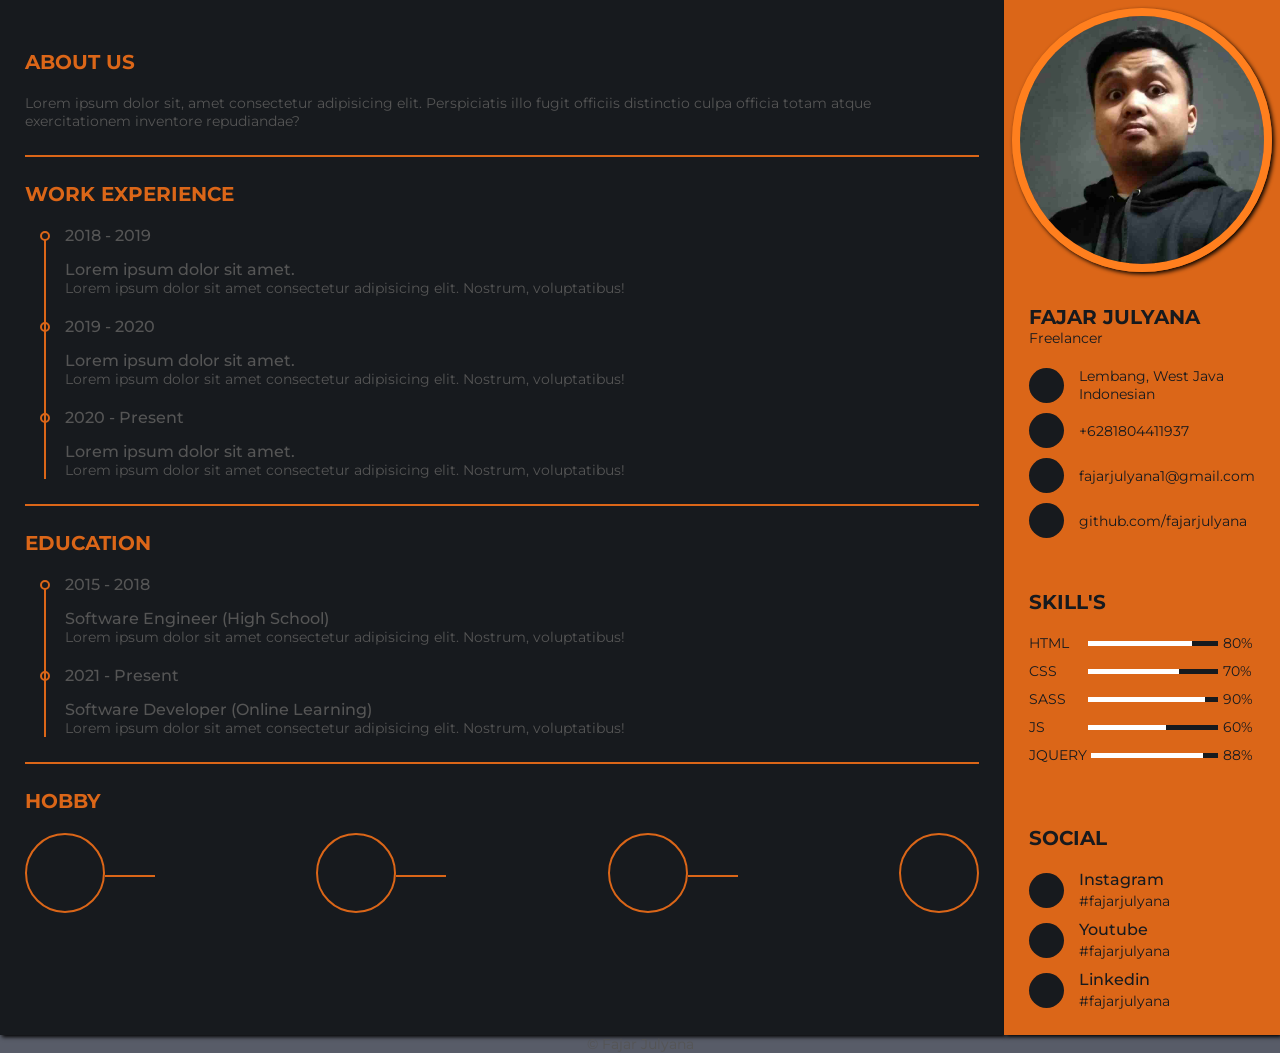
==== assets/cv/portfolio.html @ c2926353 "adding index.html assets upadateing RRADME.md" ====
<!DOCTYPE html>
<html lang="en">
<head>
	<meta charset="UTF-8">
	<title>Resume/CV Fajar Julyana</title>
	<style>@import url("https://fonts.googleapis.com/css?family=Montserrat:400,500,700&display=swap");

* {
  margin: 0;
  padding: 0;
  box-sizing: border-box;
  list-style: none;
  font-family: "Montserrat", sans-serif;
}

body {
  background: #585c68;
  font-size: 14px;
  color: #555555;
  max-height: 280vh;
}

.bold {
  font-weight: 700;
  font-size: 20px;
  text-transform: uppercase;
}

.semi-bold {
  font-weight: 500;
  font-size: 16px;
}

.resume {
  width: 100%;
  height: auto;
  display: flex;
}

.resume .resume_left {
  width: 280px;
  background: #db6618;
  box-shadow: 2px 2px 4px #000000;
  position:relative;
}

.resume .resume_left .resume_profile {
  width: 100%;
  height: 280px;
  padding-top: 8px;
  padding-right: 8px;
  padding-bottom: 8px;
  padding-left: 8px;
  
}

.resume .resume_left .resume_profile img {
  width: 100%;
  height: 100%;
  border: 8px solid #ff7f1e;
  border-radius: 50%;
  box-shadow: 2px 2px 4px #000000;
}

.resume .resume_left .resume_content {
  padding: 0 25px;
}

.resume .title {
  margin-bottom: 20px;
}

.resume .resume_left .bold {
  color: #171a1e;
}

.resume .resume_left .regular {
  color: #171a1e;
}

.resume .resume_item {
  padding: 25px 0;
  border-bottom: 2px solid #db6618;
}

.resume .resume_left .resume_item:last-child,
.resume .resume_right .resume_item:last-child {
  border-bottom: 0px;
}

.resume .resume_left ul li {
  display: flex;
  margin-bottom: 10px;
  align-items: center;
}

.resume .resume_left ul li:last-child {
  margin-bottom: 0;
}

.resume .resume_left ul li .icon {
  width: 35px;
  height: 35px;
  background: #171a1e;
  color: #db6618;
  border-radius: 50%;
  margin-right: 15px;
  font-size: 16px;
  position: relative;
}

.resume .icon i,
.resume .resume_right .resume_hobby ul li i {
  position: absolute;
  top: 50%;
  left: 50%;
  transform: translate(-50%, -50%);
}

.resume .resume_left ul li .data {
  color: #171a1e;
}

.resume .resume_left .resume_skills ul li {
  display: flex;
  margin-bottom: 10px;
  color: #171a1e;
  justify-content: space-between;
  align-items: center;
}

.resume .resume_left .resume_skills ul li .skill_name {
  width: 25%;
}

.resume .resume_left .resume_skills ul li .skill_progress {
  width: 60%;
  margin: 0 5px;
  height: 5px;
  background: #171a1e;
  position: relative;
}

.resume .resume_left .resume_skills ul li .skill_per {
  width: 15%;
}

.resume .resume_left .resume_skills ul li .skill_progress span {
  position: absolute;
  top: 0;
  left: 0;
  height: 100%;
  background: #fff;
}

.resume .resume_left .resume_social .semi-bold {
  color: #171a1e;
  margin-bottom: 3px;
}

.resume .resume_right {
  width: 100%;
  background: #171a1e;
  padding: 25px;
  box-shadow: 2px 2px 4px #000000;
}

.resume .resume_right .bold {
  color: #db6618;
}

.resume .resume_right .resume_work ul,
.resume .resume_right .resume_education ul {
  padding-left: 40px;
  overflow: hidden;
}

.resume .resume_right ul li {
  position: relative;
}

.resume .resume_right ul li .date {
  font-size: 16px;
  font-weight: 500;
  margin-bottom: 15px;
}

.resume .resume_right ul li .info {
  margin-bottom: 20px;
}

.resume .resume_right ul li:last-child .info {
  margin-bottom: 0;
}

.resume .resume_right .resume_work ul li:before,
.resume .resume_right .resume_education ul li:before {
  content: "";
  position: absolute;
  top: 5px;
  left: -25px;
  width: 6px;
  height: 6px;
  border-radius: 50%;
  border: 2px solid #db6618;
}

.resume .resume_right .resume_work ul li:after,
.resume .resume_right .resume_education ul li:after {
  content: "";
  position: absolute;
  top: 14px;
  left: -21px;
  width: 2px;
  height: 115px;
  background: #db6618;
}

.resume .resume_right .resume_hobby ul {
  display: flex;
  justify-content: space-between;
}

.resume .resume_right .resume_hobby ul li {
  width: 80px;
  height: 80px;
  border: 2px solid #db6618;
  border-radius: 50%;
  position: relative;
  color: #db6618;
}

.resume .resume_right .resume_hobby ul li i {
  font-size: 30px;
}

.resume .resume_right .resume_hobby ul li:before {
  content: "";
  position: absolute;
  top: 40px;
  right: -52px;
  width: 50px;
  height: 2px;
  background: #db6618;
}

.resume .resume_right .resume_hobby ul li:last-child:before {
  display: none;
}
</style>
	<script>window.FontAwesomeKitConfig = {"asyncLoading":{"enabled":true},"autoA11y":{"enabled":true},"baseUrl":"https://ka-f.fontawesome.com","baseUrlKit":"https://kit.fontawesome.com","detectConflictsUntil":null,"iconUploads":{},"id":98048931,"license":"free","method":"css","minify":{"enabled":true},"token":"b99e675b6e","v4FontFaceShim":{"enabled":false},"v4shim":{"enabled":false},"version":"5.15.3"}; !function(t){"function"==typeof define&&define.amd?define("kit-loader",t):t()}((function(){"use strict";function t(e){return(t="function"==typeof Symbol&&"symbol"==typeof Symbol.iterator?function(t){return typeof t}:function(t){return t&&"function"==typeof Symbol&&t.constructor===Symbol&&t!==Symbol.prototype?"symbol":typeof t})(e)}function e(t,e,n){return e in t?Object.defineProperty(t,e,{value:n,enumerable:!0,configurable:!0,writable:!0}):t[e]=n,t}function n(t,e){var n=Object.keys(t);if(Object.getOwnPropertySymbols){var r=Object.getOwnPropertySymbols(t);e&&(r=r.filter((function(e){return Object.getOwnPropertyDescriptor(t,e).enumerable}))),n.push.apply(n,r)}return n}function r(t){for(var r=1;r<arguments.length;r++){var o=null!=arguments[r]?arguments[r]:{};r%2?n(Object(o),!0).forEach((function(n){e(t,n,o[n])})):Object.getOwnPropertyDescriptors?Object.defineProperties(t,Object.getOwnPropertyDescriptors(o)):n(Object(o)).forEach((function(e){Object.defineProperty(t,e,Object.getOwnPropertyDescriptor(o,e))}))}return t}function o(t,e){return function(t){if(Array.isArray(t))return t}(t)||function(t,e){if("undefined"==typeof Symbol||!(Symbol.iterator in Object(t)))return;var n=[],r=!0,o=!1,i=void 0;try{for(var c,a=t[Symbol.iterator]();!(r=(c=a.next()).done)&&(n.push(c.value),!e||n.length!==e);r=!0);}catch(t){o=!0,i=t}finally{try{r||null==a.return||a.return()}finally{if(o)throw i}}return n}(t,e)||function(t,e){if(!t)return;if("string"==typeof t)return i(t,e);var n=Object.prototype.toString.call(t).slice(8,-1);"Object"===n&&t.constructor&&(n=t.constructor.name);if("Map"===n||"Set"===n)return Array.from(t);if("Arguments"===n||/^(?:Ui|I)nt(?:8|16|32)(?:Clamped)?Array$/.test(n))return i(t,e)}(t,e)||function(){throw new TypeError("Invalid attempt to destructure non-iterable instance.\nIn order to be iterable, non-array objects must have a [Symbol.iterator]() method.")}()}function i(t,e){(null==e||e>t.length)&&(e=t.length);for(var n=0,r=new Array(e);n<e;n++)r[n]=t[n];return r}function c(t,e){var n=e&&e.addOn||"",r=e&&e.baseFilename||t.license+n,o=e&&e.minify?".min":"",i=e&&e.fileSuffix||t.method,c=e&&e.subdir||t.method;return t.baseUrl+"/releases/"+("latest"===t.version?"latest":"v".concat(t.version))+"/"+c+"/"+r+o+"."+i}function a(t){return t.baseUrlKit+"/"+t.token+"/"+t.id+"/kit-upload.css"}function u(t,e){var n=e||["fa"],r="."+Array.prototype.join.call(n,",."),o=t.querySelectorAll(r);Array.prototype.forEach.call(o,(function(e){var n=e.getAttribute("title");e.setAttribute("aria-hidden","true");var r=!e.nextElementSibling||!e.nextElementSibling.classList.contains("sr-only");if(n&&r){var o=t.createElement("span");o.innerHTML=n,o.classList.add("sr-only"),e.parentNode.insertBefore(o,e.nextSibling)}}))}var f,s=function(){},d="undefined"!=typeof global&&void 0!==global.process&&"function"==typeof global.process.emit,l="undefined"==typeof setImmediate?setTimeout:setImmediate,h=[];function m(){for(var t=0;t<h.length;t++)h[t][0](h[t][1]);h=[],f=!1}function p(t,e){h.push([t,e]),f||(f=!0,l(m,0))}function y(t){var e=t.owner,n=e._state,r=e._data,o=t[n],i=t.then;if("function"==typeof o){n="fulfilled";try{r=o(r)}catch(t){w(i,t)}}b(i,r)||("fulfilled"===n&&v(i,r),"rejected"===n&&w(i,r))}function b(e,n){var r;try{if(e===n)throw new TypeError("A promises callback cannot return that same promise.");if(n&&("function"==typeof n||"object"===t(n))){var o=n.then;if("function"==typeof o)return o.call(n,(function(t){r||(r=!0,n===t?g(e,t):v(e,t))}),(function(t){r||(r=!0,w(e,t))})),!0}}catch(t){return r||w(e,t),!0}return!1}function v(t,e){t!==e&&b(t,e)||g(t,e)}function g(t,e){"pending"===t._state&&(t._state="settled",t._data=e,p(S,t))}function w(t,e){"pending"===t._state&&(t._state="settled",t._data=e,p(O,t))}function A(t){t._then=t._then.forEach(y)}function S(t){t._state="fulfilled",A(t)}function O(t){t._state="rejected",A(t),!t._handled&&d&&global.process.emit("unhandledRejection",t._data,t)}function j(t){global.process.emit("rejectionHandled",t)}function E(t){if("function"!=typeof t)throw new TypeError("Promise resolver "+t+" is not a function");if(this instanceof E==!1)throw new TypeError("Failed to construct 'Promise': Please use the 'new' operator, this object constructor cannot be called as a function.");this._then=[],function(t,e){function n(t){w(e,t)}try{t((function(t){v(e,t)}),n)}catch(t){n(t)}}(t,this)}E.prototype={constructor:E,_state:"pending",_then:null,_data:void 0,_handled:!1,then:function(t,e){var n={owner:this,then:new this.constructor(s),fulfilled:t,rejected:e};return!e&&!t||this._handled||(this._handled=!0,"rejected"===this._state&&d&&p(j,this)),"fulfilled"===this._state||"rejected"===this._state?p(y,n):this._then.push(n),n.then},catch:function(t){return this.then(null,t)}},E.all=function(t){if(!Array.isArray(t))throw new TypeError("You must pass an array to Promise.all().");return new E((function(e,n){var r=[],o=0;function i(t){return o++,function(n){r[t]=n,--o||e(r)}}for(var c,a=0;a<t.length;a++)(c=t[a])&&"function"==typeof c.then?c.then(i(a),n):r[a]=c;o||e(r)}))},E.race=function(t){if(!Array.isArray(t))throw new TypeError("You must pass an array to Promise.race().");return new E((function(e,n){for(var r,o=0;o<t.length;o++)(r=t[o])&&"function"==typeof r.then?r.then(e,n):e(r)}))},E.resolve=function(e){return e&&"object"===t(e)&&e.constructor===E?e:new E((function(t){t(e)}))},E.reject=function(t){return new E((function(e,n){n(t)}))};var _="function"==typeof Promise?Promise:E;function P(t,e){var n=e.fetch,r=e.XMLHttpRequest,o=e.token,i=t;return"URLSearchParams"in window?(i=new URL(t)).searchParams.set("token",o):i=i+"?token="+encodeURIComponent(o),i=i.toString(),new _((function(t,e){if("function"==typeof n)n(i,{mode:"cors",cache:"default"}).then((function(t){if(t.ok)return t.text();throw new Error("")})).then((function(e){t(e)})).catch(e);else if("function"==typeof r){var o=new r;o.addEventListener("loadend",(function(){this.responseText?t(this.responseText):e(new Error(""))}));["abort","error","timeout"].map((function(t){o.addEventListener(t,(function(){e(new Error(""))}))})),o.open("GET",i),o.send()}else{e(new Error(""))}}))}function C(t,e,n){var r=t;return[[/(url\("?)\.\.\/\.\.\/\.\./g,function(t,n){return"".concat(n).concat(e)}],[/(url\("?)\.\.\/webfonts/g,function(t,r){return"".concat(r).concat(e,"/releases/v").concat(n,"/webfonts")}],[/(url\("?)https:\/\/kit-free([^.])*\.fontawesome\.com/g,function(t,n){return"".concat(n).concat(e)}]].forEach((function(t){var e=o(t,2),n=e[0],i=e[1];r=r.replace(n,i)})),r}function F(t,e){var n=arguments.length>2&&void 0!==arguments[2]?arguments[2]:function(){},o=e.document||o,i=u.bind(u,o,["fa","fab","fas","far","fal","fad","fak"]),f=Object.keys(t.iconUploads||{}).length>0;t.autoA11y.enabled&&n(i);var s=[{id:"fa-main",addOn:void 0}];t.v4shim.enabled&&s.push({id:"fa-v4-shims",addOn:"-v4-shims"}),t.v4FontFaceShim.enabled&&s.push({id:"fa-v4-font-face",addOn:"-v4-font-face"}),f&&s.push({id:"fa-kit-upload",customCss:!0});var d=s.map((function(n){return new _((function(o,i){P(n.customCss?a(t):c(t,{addOn:n.addOn,minify:t.minify.enabled}),e).then((function(i){o(U(i,r(r({},e),{},{baseUrl:t.baseUrl,version:t.version,id:n.id,contentFilter:function(t,e){return C(t,e.baseUrl,e.version)}})))})).catch(i)}))}));return _.all(d)}function U(t,e){var n=e.contentFilter||function(t,e){return t},r=document.createElement("style"),o=document.createTextNode(n(t,e));return r.appendChild(o),r.media="all",e.id&&r.setAttribute("id",e.id),e&&e.detectingConflicts&&e.detectionIgnoreAttr&&r.setAttributeNode(document.createAttribute(e.detectionIgnoreAttr)),r}function k(t,e){e.autoA11y=t.autoA11y.enabled,"pro"===t.license&&(e.autoFetchSvg=!0,e.fetchSvgFrom=t.baseUrl+"/releases/"+("latest"===t.version?"latest":"v".concat(t.version))+"/svgs",e.fetchUploadedSvgFrom=t.uploadsUrl);var n=[];return t.v4shim.enabled&&n.push(new _((function(n,o){P(c(t,{addOn:"-v4-shims",minify:t.minify.enabled}),e).then((function(t){n(I(t,r(r({},e),{},{id:"fa-v4-shims"})))})).catch(o)}))),n.push(new _((function(n,o){P(c(t,{minify:t.minify.enabled}),e).then((function(t){var o=I(t,r(r({},e),{},{id:"fa-main"}));n(function(t,e){var n=e&&void 0!==e.autoFetchSvg?e.autoFetchSvg:void 0,r=e&&void 0!==e.autoA11y?e.autoA11y:void 0;void 0!==r&&t.setAttribute("data-auto-a11y",r?"true":"false");n&&(t.setAttributeNode(document.createAttribute("data-auto-fetch-svg")),t.setAttribute("data-fetch-svg-from",e.fetchSvgFrom),t.setAttribute("data-fetch-uploaded-svg-from",e.fetchUploadedSvgFrom));return t}(o,e))})).catch(o)}))),_.all(n)}function I(t,e){var n=document.createElement("SCRIPT"),r=document.createTextNode(t);return n.appendChild(r),n.referrerPolicy="strict-origin",e.id&&n.setAttribute("id",e.id),e&&e.detectingConflicts&&e.detectionIgnoreAttr&&n.setAttributeNode(document.createAttribute(e.detectionIgnoreAttr)),n}function L(t){var e,n=[],r=document,o=r.documentElement.doScroll,i=(o?/^loaded|^c/:/^loaded|^i|^c/).test(r.readyState);i||r.addEventListener("DOMContentLoaded",e=function(){for(r.removeEventListener("DOMContentLoaded",e),i=1;e=n.shift();)e()}),i?setTimeout(t,0):n.push(t)}function T(t){"undefined"!=typeof MutationObserver&&new MutationObserver(t).observe(document,{childList:!0,subtree:!0})}try{if(window.FontAwesomeKitConfig){var x=window.FontAwesomeKitConfig,M={detectingConflicts:x.detectConflictsUntil&&new Date<=new Date(x.detectConflictsUntil),detectionIgnoreAttr:"data-fa-detection-ignore",fetch:window.fetch,token:x.token,XMLHttpRequest:window.XMLHttpRequest,document:document},D=document.currentScript,N=D?D.parentElement:document.head;(function(){var t=arguments.length>0&&void 0!==arguments[0]?arguments[0]:{},e=arguments.length>1&&void 0!==arguments[1]?arguments[1]:{};return"js"===t.method?k(t,e):"css"===t.method?F(t,e,(function(t){L(t),T(t)})):void 0})(x,M).then((function(t){t.map((function(t){try{N.insertBefore(t,D?D.nextSibling:null)}catch(e){N.appendChild(t)}})),M.detectingConflicts&&D&&L((function(){D.setAttributeNode(document.createAttribute(M.detectionIgnoreAttr));var t=function(t,e){var n=document.createElement("script");return e&&e.detectionIgnoreAttr&&n.setAttributeNode(document.createAttribute(e.detectionIgnoreAttr)),n.src=c(t,{baseFilename:"conflict-detection",fileSuffix:"js",subdir:"js",minify:t.minify.enabled}),n}(x,M);document.body.appendChild(t)}))})).catch((function(t){console.error("".concat("Font Awesome Kit:"," ").concat(t))}))}}catch(t){console.error("".concat("Font Awesome Kit:"," ").concat(t))}}));</script>
</head>
<body>

<div class="resume">
  <div class="resume_right">
    <div class="resume_item resume_about">
        <div class="title">
           <p class="bold">About us</p>
         </div>
        <p>Lorem ipsum dolor sit, amet consectetur adipisicing elit. Perspiciatis illo fugit officiis distinctio culpa officia totam atque exercitationem inventore repudiandae?</p>
    </div>
    <div class="resume_item resume_work">
        <div class="title">
           <p class="bold">Work Experience</p>
         </div>
        <ul>
            <li>
                <div class="date">2018 - 2019</div> 
                <div class="info">
                     <p class="semi-bold">Lorem ipsum dolor sit amet.</p> 
                  <p>Lorem ipsum dolor sit amet consectetur adipisicing elit. Nostrum, voluptatibus!</p>
                </div>
            </li>
            <li>
              <div class="date">2019 - 2020</div>
              <div class="info">
                     <p class="semi-bold">Lorem ipsum dolor sit amet.</p> 
                  <p>Lorem ipsum dolor sit amet consectetur adipisicing elit. Nostrum, voluptatibus!</p>
                </div>
            </li>
            <li>
              <div class="date">2020 - Present</div>
              <div class="info">
                     <p class="semi-bold">Lorem ipsum dolor sit amet.</p> 
                  <p>Lorem ipsum dolor sit amet consectetur adipisicing elit. Nostrum, voluptatibus!</p>
                </div>
            </li>
        </ul>
    </div>
    <div class="resume_item resume_education">
      <div class="title">
           <p class="bold">Education</p>
         </div>
      <ul>
            <li>
                <div class="date">2015 - 2018</div> 
                <div class="info">
                     <p class="semi-bold">Software Engineer (High School)</p> 
                  <p>Lorem ipsum dolor sit amet consectetur adipisicing elit. Nostrum, voluptatibus!</p>
                </div>
            </li>
            <li>
              <div class="date">2021 - Present</div>
              <div class="info">
                     <p class="semi-bold"> Software Developer (Online Learning)</p> 
                  <p>Lorem ipsum dolor sit amet consectetur adipisicing elit. Nostrum, voluptatibus!</p>
                </div>
            </li>
        </ul>
    </div>
    <div class="resume_item resume_hobby">
      <div class="title">
           <p class="bold">Hobby</p>
         </div>
       <ul>
         <li><i class="fas fa-book"></i></li>
         <li><i class="fas fa-pen"></i></li>
         <li><i class="fas fa-guitar"></i></li>
         <li><i class="fas fa-gamepad"></i></li>
      </ul>
    </div>
  </div>
   <div class="resume_left">
     <div class="resume_profile">
       <img src='[data-uri]
'" alt="profile_pic">
     </div>
     <div class="resume_content">
       <div class="resume_item resume_info">
         <div class="title">
           <p class="bold">Fajar Julyana</p>
           <p class="regular">Freelancer</p>
         </div>
         <ul>
           <li>
             <div class="icon">
               <i class="fas fa-map-marker"></i>
             </div>
             <div class="data">
               Lembang, West Java <br /> Indonesian
             </div>
           </li>
           <li>
             <div class="icon">
               <i class="fas fa-mobile-alt"></i>
             </div>
             <div class="data">
               +6281804411937
             </div>
           </li>
           <li>
             <div class="icon">
               <i class="fas fa-envelope"></i>
             </div>
             <div class="data">
               fajarjulyana1@gmail.com
             </div>
           </li>
           <li>
             <div class="icon">
               <i class="fab fa-github"></i>
             </div>
             <div class="data">
               github.com/fajarjulyana
             </div>
           </li>
         </ul>
       </div>
       <div class="resume_item resume_skills">
         <div class="title">
           <p class="bold">skill's</p>
         </div>
         <ul>
           <li>
             <div class="skill_name">
               HTML
             </div>
             <div class="skill_progress">
               <span style="width: 80%;"></span>
             </div>
             <div class="skill_per">80%</div>
           </li>
           <li>
             <div class="skill_name">
               CSS
             </div>
             <div class="skill_progress">
               <span style="width: 70%;"></span>
             </div>
             <div class="skill_per">70%</div>
           </li>
           <li>
             <div class="skill_name">
               SASS
             </div>
             <div class="skill_progress">
               <span style="width: 90%;"></span>
             </div>
             <div class="skill_per">90%</div>
           </li>
           <li>
             <div class="skill_name">
               JS
             </div>
             <div class="skill_progress">
               <span style="width: 60%;"></span>
             </div>
             <div class="skill_per">60%</div>
           </li>
           <li>
             <div class="skill_name">
               JQUERY
             </div>
             <div class="skill_progress">
               <span style="width: 88%;"></span>
             </div>
             <div class="skill_per">88%</div>
           </li>
         </ul>
       </div>
       <div class="resume_item resume_social">
         <div class="title">
           <p class="bold">Social</p>
         </div>
         <ul>
           <li>
             <div class="icon">
               <i class="fab fa-instagram-square"></i>
             </div>
             <div class="data">
               <p class="semi-bold">Instagram</p>
               <p>#fajarjulyana</p>
             </div>
           </li>
           <li>
             <div class="icon">
               <i class="fab fa-youtube"></i>
             </div>
             <div class="data">
               <p class="semi-bold">Youtube</p>
               <p>#fajarjulyana</p>
             </div>
           </li>
           <li>
             <div class="icon">
               <i class="fab fa-linkedin"></i>
             </div>
             <div class="data">
               <p class="semi-bold">Linkedin</p>
               <p>#fajarjulyana</p>
             </div>
           </li>
         </ul>
       </div>
     </div>
  </div>
</div>
</body>
<footer class="footer"><link url="http://github.com/fajarjulyana" ><center>© Fajar Julyana </></center></footer>
</html>
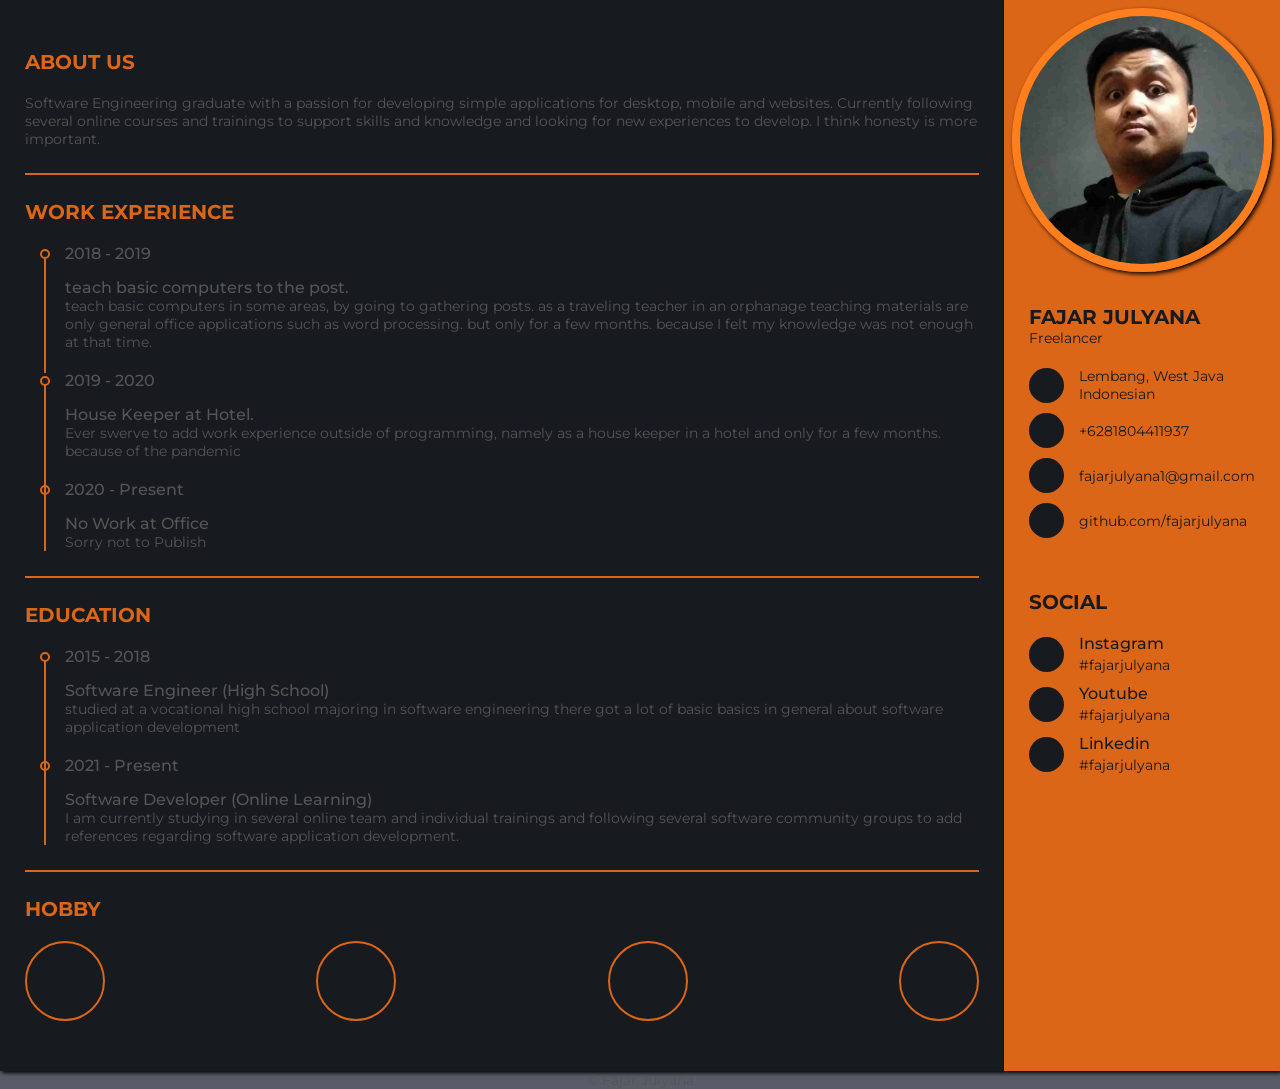
==== commit 4ba41de5: "change portfolio and replace index.html" ====
--- a/assets/cv/portfolio.html
+++ b/assets/cv/portfolio.html
@@ -2,7 +2,7 @@
 <html lang="en">
 <head>
 	<meta charset="UTF-8">
-	<title>Resume/CV Fajar Julyana</title>
+	<title>Resume || CV Fajar Julyana</title>
 	<style>@import url("https://fonts.googleapis.com/css?family=Montserrat:400,500,700&display=swap");
 
 * {
@@ -119,38 +119,6 @@
 
 .resume .resume_left ul li .data {
   color: #171a1e;
-}
-
-.resume .resume_left .resume_skills ul li {
-  display: flex;
-  margin-bottom: 10px;
-  color: #171a1e;
-  justify-content: space-between;
-  align-items: center;
-}
-
-.resume .resume_left .resume_skills ul li .skill_name {
-  width: 25%;
-}
-
-.resume .resume_left .resume_skills ul li .skill_progress {
-  width: 60%;
-  margin: 0 5px;
-  height: 5px;
-  background: #171a1e;
-  position: relative;
-}
-
-.resume .resume_left .resume_skills ul li .skill_per {
-  width: 15%;
-}
-
-.resume .resume_left .resume_skills ul li .skill_progress span {
-  position: absolute;
-  top: 0;
-  left: 0;
-  height: 100%;
-  background: #fff;
 }
 
 .resume .resume_left .resume_social .semi-bold {
@@ -233,17 +201,17 @@
 .resume .resume_right .resume_hobby ul li i {
   font-size: 30px;
 }
-
+/*
 .resume .resume_right .resume_hobby ul li:before {
   content: "";
   position: absolute;
   top: 40px;
-  right: -52px;
-  width: 50px;
+  right: -150%;
+  width: 150.5%;
   height: 2px;
   background: #db6618;
 }
-
+*/
 .resume .resume_right .resume_hobby ul li:last-child:before {
   display: none;
 }
@@ -258,7 +226,7 @@
         <div class="title">
            <p class="bold">About us</p>
          </div>
-        <p>Lorem ipsum dolor sit, amet consectetur adipisicing elit. Perspiciatis illo fugit officiis distinctio culpa officia totam atque exercitationem inventore repudiandae?</p>
+        <p>Software Engineering graduate with a passion for developing simple applications for desktop, mobile and websites. Currently following several online courses and trainings to support skills and knowledge and looking for new experiences to develop. I think honesty is more important.</p>
     </div>
     <div class="resume_item resume_work">
         <div class="title">
@@ -268,22 +236,22 @@
             <li>
                 <div class="date">2018 - 2019</div> 
                 <div class="info">
-                     <p class="semi-bold">Lorem ipsum dolor sit amet.</p> 
-                  <p>Lorem ipsum dolor sit amet consectetur adipisicing elit. Nostrum, voluptatibus!</p>
+                     <p class="semi-bold">teach basic computers to the post.</p> 
+                  <p>teach basic computers in some areas, by going to gathering posts. as a traveling teacher in an orphanage teaching materials are only general office applications such as word processing. but only for a few months. because I felt my knowledge was not enough at that time.</p>
                 </div>
             </li>
             <li>
               <div class="date">2019 - 2020</div>
               <div class="info">
-                     <p class="semi-bold">Lorem ipsum dolor sit amet.</p> 
-                  <p>Lorem ipsum dolor sit amet consectetur adipisicing elit. Nostrum, voluptatibus!</p>
+                     <p class="semi-bold">House Keeper at Hotel.</p> 
+                  <p>Ever swerve to add work experience outside of programming, namely as a house keeper in a hotel and only for a few months. because of the pandemic</p>
                 </div>
             </li>
             <li>
               <div class="date">2020 - Present</div>
               <div class="info">
-                     <p class="semi-bold">Lorem ipsum dolor sit amet.</p> 
-                  <p>Lorem ipsum dolor sit amet consectetur adipisicing elit. Nostrum, voluptatibus!</p>
+                     <p class="semi-bold">No Work at Office</p> 
+                  <p>Sorry not to Publish</p>
                 </div>
             </li>
         </ul>
@@ -297,14 +265,14 @@
                 <div class="date">2015 - 2018</div> 
                 <div class="info">
                      <p class="semi-bold">Software Engineer (High School)</p> 
-                  <p>Lorem ipsum dolor sit amet consectetur adipisicing elit. Nostrum, voluptatibus!</p>
+                  <p>studied at a vocational high school majoring in software engineering there got a lot of basic basics in general about software application development</p>
                 </div>
             </li>
             <li>
               <div class="date">2021 - Present</div>
               <div class="info">
                      <p class="semi-bold"> Software Developer (Online Learning)</p> 
-                  <p>Lorem ipsum dolor sit amet consectetur adipisicing elit. Nostrum, voluptatibus!</p>
+                  <p>I am currently studying in several online team and individual trainings and following several software community groups to add references regarding software application development.</p>
                 </div>
             </li>
         </ul>
@@ -560,58 +528,6 @@
            </li>
          </ul>
        </div>
-       <div class="resume_item resume_skills">
-         <div class="title">
-           <p class="bold">skill's</p>
-         </div>
-         <ul>
-           <li>
-             <div class="skill_name">
-               HTML
-             </div>
-             <div class="skill_progress">
-               <span style="width: 80%;"></span>
-             </div>
-             <div class="skill_per">80%</div>
-           </li>
-           <li>
-             <div class="skill_name">
-               CSS
-             </div>
-             <div class="skill_progress">
-               <span style="width: 70%;"></span>
-             </div>
-             <div class="skill_per">70%</div>
-           </li>
-           <li>
-             <div class="skill_name">
-               SASS
-             </div>
-             <div class="skill_progress">
-               <span style="width: 90%;"></span>
-             </div>
-             <div class="skill_per">90%</div>
-           </li>
-           <li>
-             <div class="skill_name">
-               JS
-             </div>
-             <div class="skill_progress">
-               <span style="width: 60%;"></span>
-             </div>
-             <div class="skill_per">60%</div>
-           </li>
-           <li>
-             <div class="skill_name">
-               JQUERY
-             </div>
-             <div class="skill_progress">
-               <span style="width: 88%;"></span>
-             </div>
-             <div class="skill_per">88%</div>
-           </li>
-         </ul>
-       </div>
        <div class="resume_item resume_social">
          <div class="title">
            <p class="bold">Social</p>
